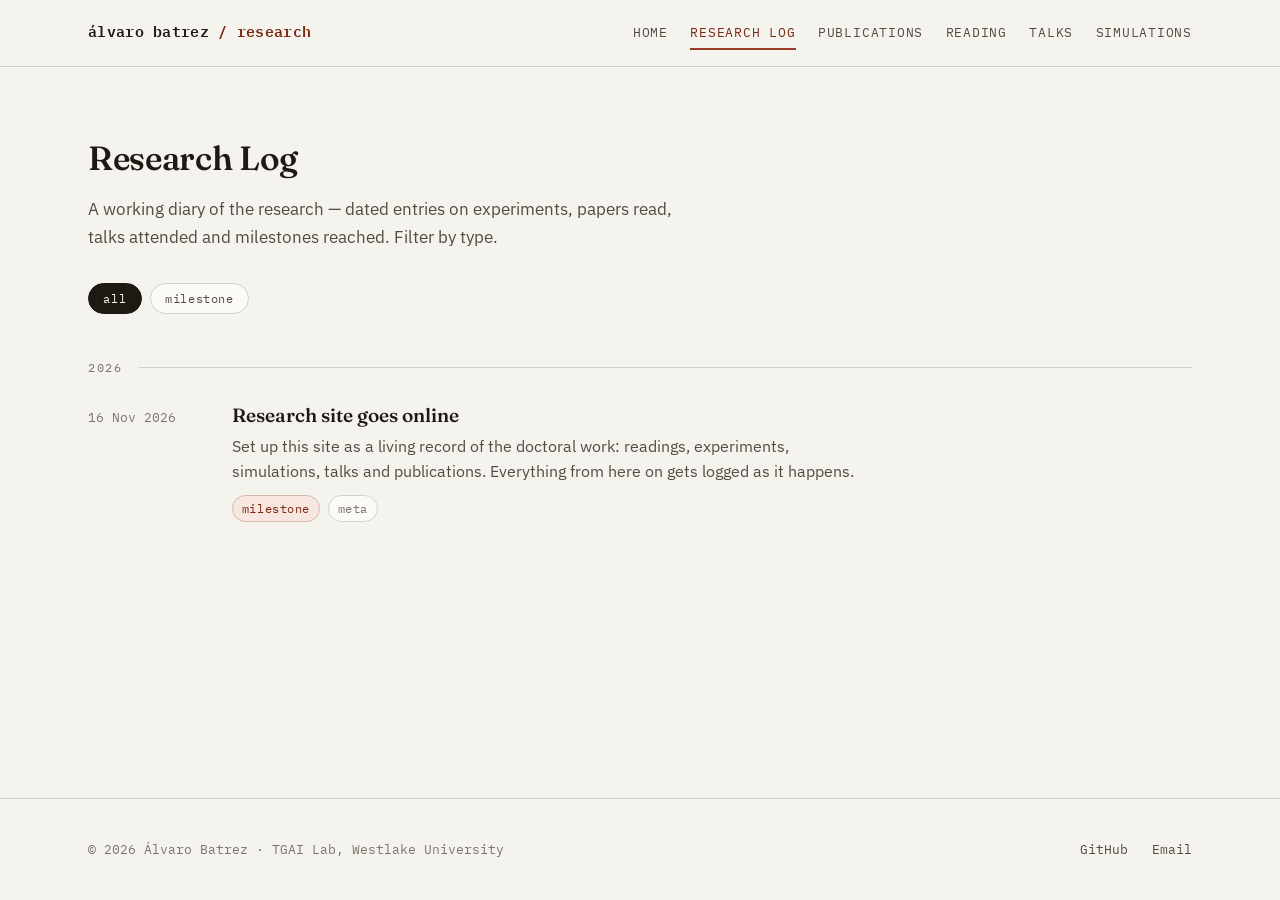
==== log.html @ 09be7c32 "Primer commit" ====
<!DOCTYPE html>
<html lang="en">
<head>
  <meta charset="UTF-8" />
  <meta name="viewport" content="width=device-width, initial-scale=1.0" />
  <title>Research Log — Álvaro Batrez</title>
  <meta name="description" content="A chronological, working record of the doctoral research: experiments, readings, talks and milestones." />
  <link rel="preconnect" href="https://fonts.googleapis.com" />
  <link rel="preconnect" href="https://fonts.gstatic.com" crossorigin />
  <link href="https://fonts.googleapis.com/css2?family=Fraunces:ital,opsz,wght@0,9..144,400..700;1,9..144,400..700&family=IBM+Plex+Mono:wght@400;600&family=IBM+Plex+Sans:ital,wght@0,400;0,600;1,400&display=swap" rel="stylesheet" />
  <link rel="stylesheet" href="assets/css/style.css" />
</head>
<body>
  <header class="site-header">
    <div class="header-inner">
      <a class="brand" href="index.html">álvaro batrez <span>/ research</span></a>
      <nav class="site-nav" aria-label="Main">
        <a href="index.html">Home</a>
        <a href="log.html" aria-current="page">Research Log</a>
        <a href="publications.html">Publications</a>
        <a href="reading.html">Reading</a>
        <a href="talks.html">Talks</a>
        <a href="simulations.html">Simulations</a>
      </nav>
    </div>
  </header>

  <main>
    <section class="section" style="padding-top:4rem">
      <div class="container">
        <div class="section-head">
          <div>
            <h2>Research Log</h2>
            <p style="color:var(--ink-soft);margin-top:0.5rem;max-width:60ch">A working diary of the research — dated entries on experiments, papers read, talks attended and milestones reached. Filter by type.</p>
          </div>
        </div>
        <div class="filter-bar" data-filter-bar role="group" aria-label="Filter entries by type"></div>
        <ul class="entry-list" data-render="log"></ul>
      </div>
    </section>
  </main>

  <footer class="site-footer">
    <div class="footer-inner">
      <p>© 2026 Álvaro Batrez · TGAI Lab, Westlake University</p>
      <div class="footer-links">
        <a href="https://github.com/alvarobatrez" target="_blank" rel="noopener">GitHub</a>
        <a href="mailto:batrez@westlake.edu.cn">Email</a>
      </div>
    </div>
  </footer>

  <script src="assets/js/content.js"></script>
  <script src="assets/js/main.js"></script>
</body>
</html>
---- assets/css/style.css ----
/* ============================================================
   Álvaro Batrez — Doctoral Research
   Design: lab-notebook aesthetic. Warm paper, ink, oxide red.
   ============================================================ */

:root {
  /* primitives */
  --paper: oklch(0.965 0.008 90);
  --paper-raised: oklch(0.985 0.005 90);
  --ink: oklch(0.22 0.015 70);
  --ink-soft: oklch(0.42 0.02 70);
  --ink-faint: oklch(0.56 0.015 70);
  --rule: oklch(0.86 0.01 85);
  --accent: oklch(0.48 0.13 35);          /* oxide red */
  --accent-ink: oklch(0.40 0.12 35);
  --accent-soft: oklch(0.94 0.02 45);
  --serif: "Fraunces", Georgia, serif;
  --sans: "IBM Plex Sans", "Helvetica Neue", Arial, sans-serif;
  --mono: "IBM Plex Mono", "SFMono-Regular", Consolas, monospace;
  --maxw: 72rem;
  --ease: cubic-bezier(0.22, 1, 0.36, 1);
}

* { box-sizing: border-box; margin: 0; padding: 0; }

html { scroll-behavior: smooth; }
@media (prefers-reduced-motion: reduce) {
  html { scroll-behavior: auto; }
  *, *::before, *::after { animation-duration: 0.01ms !important; transition-duration: 0.01ms !important; }
}

body {
  font-family: var(--sans);
  font-size: 1.0625rem;
  line-height: 1.65;
  color: var(--ink);
  background: var(--paper);
  min-height: 100dvh;
  display: flex;
  flex-direction: column;
}

::selection { background: var(--accent); color: var(--paper-raised); }

a { color: var(--accent-ink); text-decoration-thickness: 1px; text-underline-offset: 3px; transition: color 150ms var(--ease); }
a:hover { color: var(--accent); }
a:focus-visible, button:focus-visible, summary:focus-visible {
  outline: 2px solid var(--accent);
  outline-offset: 3px;
  border-radius: 2px;
}

/* ---------- header ---------- */
.site-header {
  border-bottom: 1px solid var(--rule);
  background: var(--paper);
  position: sticky;
  top: 0;
  z-index: 50;
}
.header-inner {
  max-width: var(--maxw);
  margin: 0 auto;
  padding: 1rem 1.5rem;
  display: flex;
  align-items: baseline;
  justify-content: space-between;
  gap: 1rem;
  flex-wrap: wrap;
}
.brand {
  font-family: var(--mono);
  font-size: 0.95rem;
  font-weight: 600;
  letter-spacing: 0.02em;
  color: var(--ink);
  text-decoration: none;
}
.brand span { color: var(--accent-ink); }
.site-nav { display: flex; gap: 1.4rem; flex-wrap: wrap; }
.site-nav a {
  font-family: var(--mono);
  font-size: 0.8rem;
  letter-spacing: 0.06em;
  text-transform: uppercase;
  color: var(--ink-soft);
  text-decoration: none;
  padding: 0.35rem 0;
  border-bottom: 2px solid transparent;
  transition: color 150ms var(--ease), border-color 150ms var(--ease);
}
.site-nav a:hover { color: var(--ink); border-bottom-color: var(--rule); }
.site-nav a[aria-current="page"] { color: var(--accent-ink); border-bottom-color: var(--accent); }

/* ---------- layout ---------- */
main { flex: 1; }
.container { max-width: var(--maxw); margin: 0 auto; padding: 0 1.5rem; }

/* ---------- hero ---------- */
.hero {
  padding: 5rem 0 4rem;
  border-bottom: 1px solid var(--rule);
  position: relative;
  overflow: hidden;
}
.hero-canvas {
  position: absolute;
  inset: 0;
  width: 100%;
  height: 100%;
  pointer-events: none;
  opacity: 0.55;
}
.hero-kicker {
  font-family: var(--mono);
  font-size: 0.8rem;
  letter-spacing: 0.14em;
  text-transform: uppercase;
  color: var(--accent-ink);
  margin-bottom: 1.25rem;
  position: relative;
}
.hero h1 {
  font-family: var(--serif);
  font-weight: 560;
  font-size: clamp(2.4rem, 5.5vw, 3.9rem);
  line-height: 1.08;
  letter-spacing: -0.01em;
  max-width: 18ch;
  position: relative;
}
.hero h1 em { font-style: italic; color: var(--accent-ink); }
.hero-sub {
  margin-top: 1.5rem;
  max-width: 56ch;
  font-size: 1.15rem;
  color: var(--ink-soft);
  position: relative;
}
.hero-meta {
  margin-top: 2rem;
  display: flex;
  gap: 2rem;
  flex-wrap: wrap;
  font-family: var(--mono);
  font-size: 0.82rem;
  color: var(--ink-faint);
  position: relative;
}
.hero-meta strong { color: var(--ink-soft); font-weight: 600; display: block; font-size: 0.75rem; letter-spacing: 0.1em; text-transform: uppercase; margin-bottom: 0.15rem; }

/* ---------- sections ---------- */
.section { padding: 3.5rem 0; }
.section + .section { border-top: 1px solid var(--rule); }
.section-head {
  display: flex;
  align-items: baseline;
  justify-content: space-between;
  gap: 1rem;
  margin-bottom: 2rem;
  flex-wrap: wrap;
}
.section-head h2 {
  font-family: var(--serif);
  font-weight: 560;
  font-size: clamp(1.6rem, 3vw, 2.1rem);
  letter-spacing: -0.01em;
}
.section-head .more-link {
  font-family: var(--mono);
  font-size: 0.82rem;
  text-decoration: none;
  white-space: nowrap;
}
.section-head .more-link::after { content: " →"; }
.prose { max-width: 68ch; }
.prose p + p { margin-top: 1rem; }

/* ---------- research interests ---------- */
.interests { display: grid; grid-template-columns: repeat(auto-fit, minmax(240px, 1fr)); gap: 2rem; }
.interest .idx {
  font-family: var(--mono);
  font-size: 0.78rem;
  color: var(--accent-ink);
  display: block;
  margin-bottom: 0.5rem;
}
.interest h3 {
  font-family: var(--serif);
  font-weight: 560;
  font-size: 1.25rem;
  margin-bottom: 0.5rem;
}
.interest p { color: var(--ink-soft); font-size: 0.98rem; }

/* ---------- log / entry list ---------- */
.entry-list { list-style: none; }
.entry {
  display: grid;
  grid-template-columns: 7.5rem 1fr;
  gap: 1.5rem;
  padding: 1.4rem 0;
  border-top: 1px solid var(--rule);
}
.entry:first-child { border-top: none; }
.entry-date {
  font-family: var(--mono);
  font-size: 0.82rem;
  color: var(--ink-faint);
  padding-top: 0.25rem;
  white-space: nowrap;
}
.entry-body h3 {
  font-family: var(--serif);
  font-weight: 560;
  font-size: 1.2rem;
  line-height: 1.3;
  margin-bottom: 0.35rem;
}
.entry-body h3 a { color: var(--ink); text-decoration: none; }
.entry-body h3 a:hover { color: var(--accent-ink); }
.entry-body p { color: var(--ink-soft); font-size: 0.98rem; max-width: 64ch; }
.entry-tags { margin-top: 0.6rem; display: flex; gap: 0.5rem; flex-wrap: wrap; }
.tag {
  font-family: var(--mono);
  font-size: 0.72rem;
  letter-spacing: 0.05em;
  padding: 0.18rem 0.55rem;
  border: 1px solid var(--rule);
  border-radius: 999px;
  color: var(--ink-faint);
  background: var(--paper-raised);
}
.tag[data-kind] { color: var(--accent-ink); border-color: oklch(0.8 0.04 40); background: var(--accent-soft); }

/* ---------- filter bar ---------- */
.filter-bar {
  display: flex;
  gap: 0.5rem;
  flex-wrap: wrap;
  margin-bottom: 1.5rem;
}
.filter-btn {
  font-family: var(--mono);
  font-size: 0.78rem;
  letter-spacing: 0.05em;
  padding: 0.4rem 0.9rem;
  border: 1px solid var(--rule);
  border-radius: 999px;
  background: var(--paper-raised);
  color: var(--ink-soft);
  cursor: pointer;
  transition: all 150ms var(--ease);
}
.filter-btn:hover { border-color: var(--ink-faint); color: var(--ink); }
.filter-btn[aria-pressed="true"] {
  background: var(--ink);
  border-color: var(--ink);
  color: var(--paper);
}
.empty-state {
  font-family: var(--mono);
  font-size: 0.9rem;
  color: var(--ink-faint);
  padding: 3rem 0;
  text-align: center;
}

/* ---------- year markers ---------- */
.year-marker {
  font-family: var(--mono);
  font-size: 0.78rem;
  letter-spacing: 0.14em;
  color: var(--ink-faint);
  text-transform: uppercase;
  padding: 1.2rem 0 0.2rem;
  display: flex;
  align-items: center;
  gap: 1rem;
}
.year-marker::after { content: ""; flex: 1; height: 1px; background: var(--rule); }

/* ---------- cards (simulations, talks) ---------- */
.card-grid { display: grid; grid-template-columns: repeat(auto-fill, minmax(280px, 1fr)); gap: 1.5rem; }
.card {
  border: 1px solid var(--rule);
  background: var(--paper-raised);
  padding: 1.5rem;
  border-radius: 4px;
  display: flex;
  flex-direction: column;
  gap: 0.6rem;
  transition: transform 200ms var(--ease), box-shadow 200ms var(--ease);
}
.card:hover { transform: translateY(-3px); box-shadow: 0 8px 24px -12px oklch(0.3 0.02 70 / 0.25); }
.card .card-date { font-family: var(--mono); font-size: 0.78rem; color: var(--ink-faint); }
.card h3 { font-family: var(--serif); font-weight: 560; font-size: 1.2rem; line-height: 1.3; }
.card h3 a { color: var(--ink); text-decoration: none; }
.card h3 a:hover { color: var(--accent-ink); }
.card p { color: var(--ink-soft); font-size: 0.95rem; flex: 1; }
.card .card-links { display: flex; gap: 1rem; font-family: var(--mono); font-size: 0.8rem; }

/* ---------- footer ---------- */
.site-footer {
  border-top: 1px solid var(--rule);
  margin-top: 2rem;
}
.footer-inner {
  max-width: var(--maxw);
  margin: 0 auto;
  padding: 2.5rem 1.5rem;
  display: flex;
  justify-content: space-between;
  gap: 2rem;
  flex-wrap: wrap;
}
.footer-inner p { font-family: var(--mono); font-size: 0.8rem; color: var(--ink-faint); }
.footer-links { display: flex; gap: 1.5rem; }
.footer-links a {
  font-family: var(--mono);
  font-size: 0.8rem;
  color: var(--ink-soft);
  text-decoration: none;
  transition: color 150ms var(--ease);
}
.footer-links a:hover { color: var(--accent-ink); }

/* ---------- reveal on scroll (progressive enhancement: visible by default) ---------- */
.reveal.js-armed { opacity: 0; transform: translateY(14px); transition: opacity 500ms var(--ease), transform 500ms var(--ease); }
.reveal.js-armed.is-visible { opacity: 1; transform: none; }
@media (prefers-reduced-motion: reduce) { .reveal.js-armed { opacity: 1; transform: none; } }

/* ---------- responsive ---------- */
@media (max-width: 640px) {
  body { font-size: 1rem; }
  .hero { padding: 3.5rem 0 3rem; }
  .entry { grid-template-columns: 1fr; gap: 0.35rem; }
  .header-inner { padding: 0.85rem 1.25rem; }
  .site-nav { gap: 1rem; }
  .container { padding: 0 1.25rem; }
}
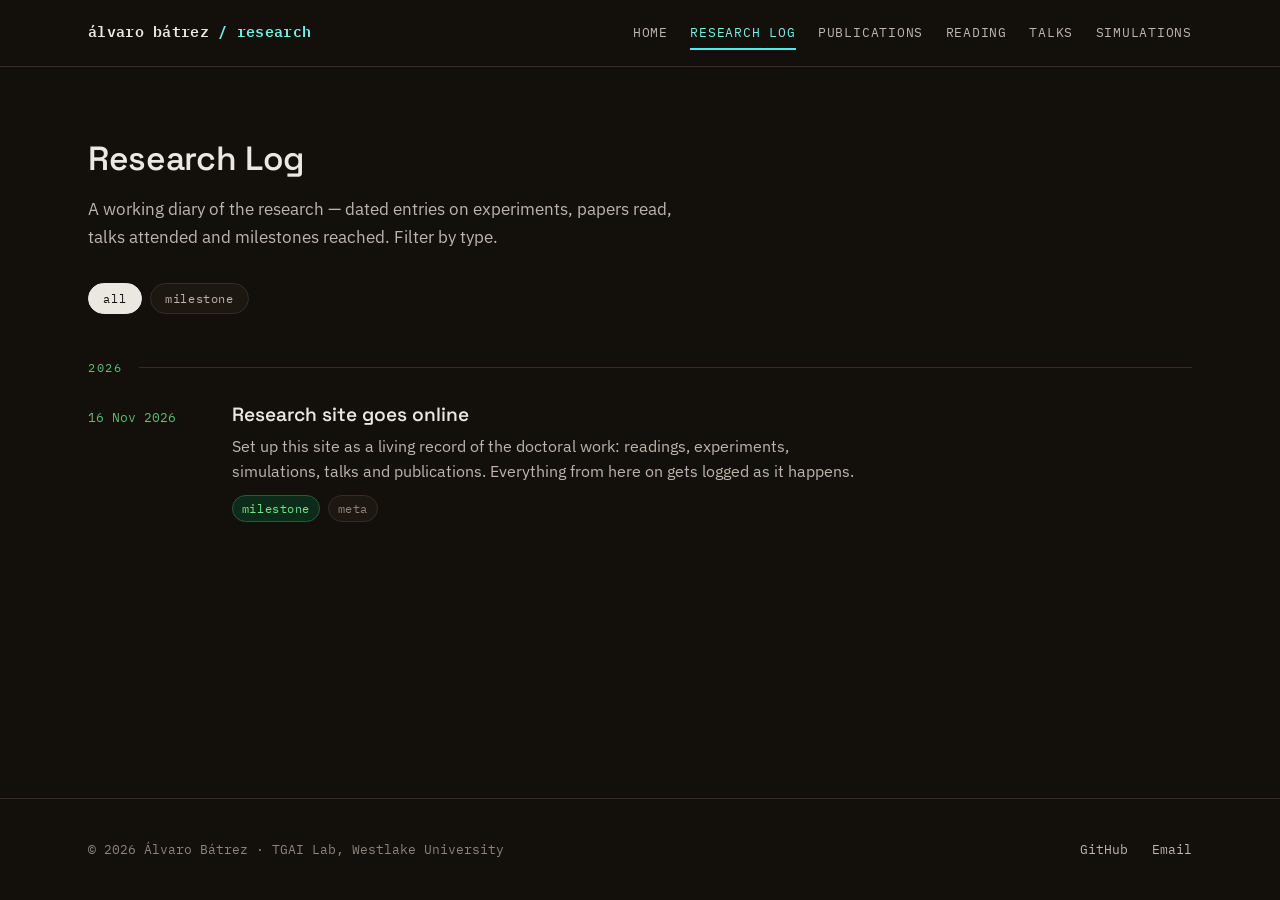
==== commit 8bd6b819: "Dark theme, cyan/green palette, personal details update" ====
--- a/log.html
+++ b/log.html
@@ -3,17 +3,17 @@
 <head>
   <meta charset="UTF-8" />
   <meta name="viewport" content="width=device-width, initial-scale=1.0" />
-  <title>Research Log — Álvaro Batrez</title>
+  <title>Research Log — Álvaro Bátrez</title>
   <meta name="description" content="A chronological, working record of the doctoral research: experiments, readings, talks and milestones." />
   <link rel="preconnect" href="https://fonts.googleapis.com" />
   <link rel="preconnect" href="https://fonts.gstatic.com" crossorigin />
-  <link href="https://fonts.googleapis.com/css2?family=Fraunces:ital,opsz,wght@0,9..144,400..700;1,9..144,400..700&family=IBM+Plex+Mono:wght@400;600&family=IBM+Plex+Sans:ital,wght@0,400;0,600;1,400&display=swap" rel="stylesheet" />
+  <link href="https://fonts.googleapis.com/css2?family=Space+Grotesk:wght@400..700&family=IBM+Plex+Mono:wght@400;600&family=IBM+Plex+Sans:ital,wght@0,400;0,600;1,400&display=swap" rel="stylesheet" />
   <link rel="stylesheet" href="assets/css/style.css" />
 </head>
 <body>
   <header class="site-header">
     <div class="header-inner">
-      <a class="brand" href="index.html">álvaro batrez <span>/ research</span></a>
+      <a class="brand" href="index.html">álvaro bátrez <span>/ research</span></a>
       <nav class="site-nav" aria-label="Main">
         <a href="index.html">Home</a>
         <a href="log.html" aria-current="page">Research Log</a>
@@ -42,10 +42,10 @@
 
   <footer class="site-footer">
     <div class="footer-inner">
-      <p>© 2026 Álvaro Batrez · TGAI Lab, Westlake University</p>
+      <p>© 2026 Álvaro Bátrez · TGAI Lab, Westlake University</p>
       <div class="footer-links">
         <a href="https://github.com/alvarobatrez" target="_blank" rel="noopener">GitHub</a>
-        <a href="mailto:batrez@westlake.edu.cn">Email</a>
+        <a href="mailto:batrezdelapazalvarooctavio@westlake.edu.cn">Email</a>
       </div>
     </div>
   </footer>
--- a/assets/css/style.css
+++ b/assets/css/style.css
@@ -1,20 +1,25 @@
 /* ============================================================
    Álvaro Batrez — Doctoral Research
-   Design: lab-notebook aesthetic. Warm paper, ink, oxide red.
+   Design: dark lab-notebook. Deep ink ground, warm off-white
+   text, copper accent. Type: Space Grotesk + IBM Plex.
    ============================================================ */
 
 :root {
+  color-scheme: dark;
   /* primitives */
-  --paper: oklch(0.965 0.008 90);
-  --paper-raised: oklch(0.985 0.005 90);
-  --ink: oklch(0.22 0.015 70);
-  --ink-soft: oklch(0.42 0.02 70);
-  --ink-faint: oklch(0.56 0.015 70);
-  --rule: oklch(0.86 0.01 85);
-  --accent: oklch(0.48 0.13 35);          /* oxide red */
-  --accent-ink: oklch(0.40 0.12 35);
-  --accent-soft: oklch(0.94 0.02 45);
-  --serif: "Fraunces", Georgia, serif;
+  --paper: oklch(0.17 0.012 70);           /* deep warm ink */
+  --paper-raised: oklch(0.21 0.014 70);
+  --ink: oklch(0.93 0.01 85);              /* warm off-white */
+  --ink-soft: oklch(0.78 0.015 80);
+  --ink-faint: oklch(0.62 0.015 75);
+  --rule: oklch(0.30 0.015 70);
+  --accent: oklch(0.86 0.13 195);          /* electric cyan */
+  --accent-ink: oklch(0.88 0.11 190);
+  --accent-soft: oklch(0.27 0.045 205);
+  --green: oklch(0.84 0.17 150);           /* terminal green */
+  --green-dim: oklch(0.72 0.13 150);
+  --green-soft: oklch(0.26 0.05 155);
+  --serif: "Space Grotesk", "IBM Plex Sans", sans-serif;
   --sans: "IBM Plex Sans", "Helvetica Neue", Arial, sans-serif;
   --mono: "IBM Plex Mono", "SFMono-Regular", Consolas, monospace;
   --maxw: 72rem;
@@ -129,7 +134,7 @@
   max-width: 18ch;
   position: relative;
 }
-.hero h1 em { font-style: italic; color: var(--accent-ink); }
+.hero h1 em { font-style: normal; color: var(--accent-ink); }
 .hero-sub {
   margin-top: 1.5rem;
   max-width: 56ch;
@@ -147,6 +152,7 @@
   color: var(--ink-faint);
   position: relative;
 }
+.hero-meta { overflow-wrap: anywhere; }
 .hero-meta strong { color: var(--ink-soft); font-weight: 600; display: block; font-size: 0.75rem; letter-spacing: 0.1em; text-transform: uppercase; margin-bottom: 0.15rem; }
 
 /* ---------- sections ---------- */
@@ -181,7 +187,7 @@
 .interest .idx {
   font-family: var(--mono);
   font-size: 0.78rem;
-  color: var(--accent-ink);
+  color: var(--green-dim);
   display: block;
   margin-bottom: 0.5rem;
 }
@@ -206,7 +212,7 @@
 .entry-date {
   font-family: var(--mono);
   font-size: 0.82rem;
-  color: var(--ink-faint);
+  color: var(--green-dim);
   padding-top: 0.25rem;
   white-space: nowrap;
 }
@@ -231,7 +237,7 @@
   color: var(--ink-faint);
   background: var(--paper-raised);
 }
-.tag[data-kind] { color: var(--accent-ink); border-color: oklch(0.8 0.04 40); background: var(--accent-soft); }
+.tag[data-kind] { color: var(--green); border-color: oklch(0.42 0.06 155); background: var(--green-soft); }
 
 /* ---------- filter bar ---------- */
 .filter-bar {
@@ -271,7 +277,7 @@
   font-family: var(--mono);
   font-size: 0.78rem;
   letter-spacing: 0.14em;
-  color: var(--ink-faint);
+  color: var(--green-dim);
   text-transform: uppercase;
   padding: 1.2rem 0 0.2rem;
   display: flex;
@@ -292,8 +298,8 @@
   gap: 0.6rem;
   transition: transform 200ms var(--ease), box-shadow 200ms var(--ease);
 }
-.card:hover { transform: translateY(-3px); box-shadow: 0 8px 24px -12px oklch(0.3 0.02 70 / 0.25); }
-.card .card-date { font-family: var(--mono); font-size: 0.78rem; color: var(--ink-faint); }
+.card:hover { transform: translateY(-3px); box-shadow: 0 8px 24px -12px oklch(0.08 0.01 70 / 0.7); }
+.card .card-date { font-family: var(--mono); font-size: 0.78rem; color: var(--green-dim); }
 .card h3 { font-family: var(--serif); font-weight: 560; font-size: 1.2rem; line-height: 1.3; }
 .card h3 a { color: var(--ink); text-decoration: none; }
 .card h3 a:hover { color: var(--accent-ink); }
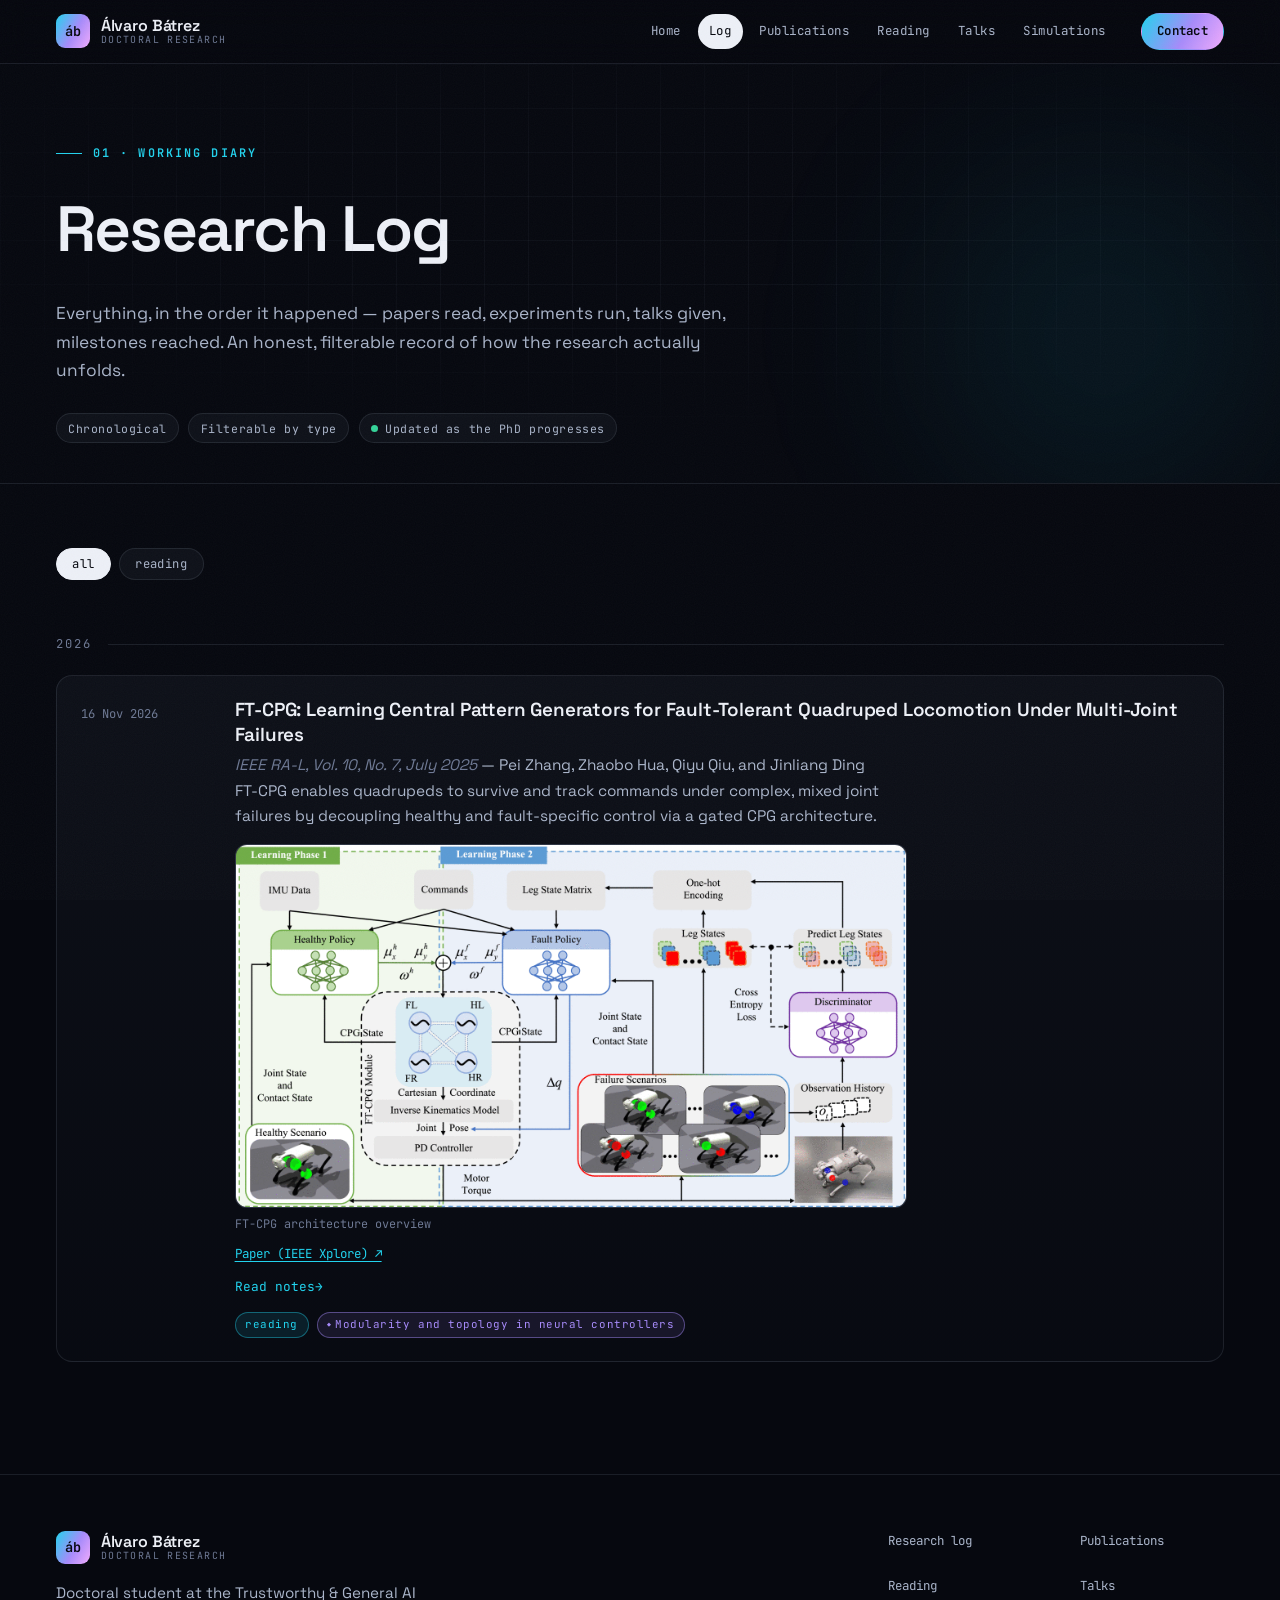
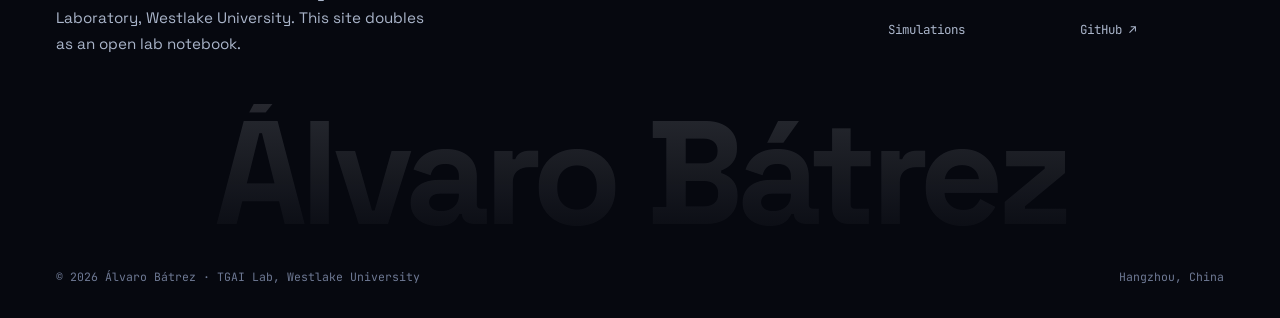
==== commit 918e5ef4: "Nueva versión." ====
--- a/log.html
+++ b/log.html
@@ -5,48 +5,80 @@
   <meta name="viewport" content="width=device-width, initial-scale=1.0" />
   <title>Research Log — Álvaro Bátrez</title>
   <meta name="description" content="A chronological, working record of the doctoral research: experiments, readings, talks and milestones." />
+  <link rel="icon" href="data:image/svg+xml,%3Csvg xmlns='http://www.w3.org/2000/svg' viewBox='0 0 64 64'%3E%3Cdefs%3E%3ClinearGradient id='g' x1='0' y1='0' x2='1' y2='1'%3E%3Cstop offset='0' stop-color='%2322d3ee'/%3E%3Cstop offset='1' stop-color='%23a78bfa'/%3E%3C/linearGradient%3E%3C/defs%3E%3Crect width='64' height='64' rx='14' fill='%2306080f'/%3E%3Crect width='64' height='64' rx='14' fill='url(%23g)' opacity='.2'/%3E%3Ctext x='32' y='43' font-family='monospace' font-size='26' font-weight='700' fill='url(%23g)' text-anchor='middle'%3E%C3%A1b%3C/text%3E%3C/svg%3E" />
   <link rel="preconnect" href="https://fonts.googleapis.com" />
   <link rel="preconnect" href="https://fonts.gstatic.com" crossorigin />
-  <link href="https://fonts.googleapis.com/css2?family=Space+Grotesk:wght@400..700&family=IBM+Plex+Mono:wght@400;600&family=IBM+Plex+Sans:ital,wght@0,400;0,600;1,400&display=swap" rel="stylesheet" />
+  <link href="https://fonts.googleapis.com/css2?family=Space+Grotesk:wght@400..700&family=Instrument+Serif:ital@0;1&family=JetBrains+Mono:wght@400;600&display=swap" rel="stylesheet" />
   <link rel="stylesheet" href="assets/css/style.css" />
 </head>
 <body>
-  <header class="site-header">
-    <div class="header-inner">
-      <a class="brand" href="index.html">álvaro bátrez <span>/ research</span></a>
-      <nav class="site-nav" aria-label="Main">
+  <div class="progress" data-progress aria-hidden="true"></div>
+
+  <header class="nav">
+    <div class="nav-inner">
+      <a class="brand" href="index.html">
+        <span class="brand-mark">áb</span>
+        <span class="brand-text">Álvaro Bátrez<small>doctoral research</small></span>
+      </a>
+      <nav class="nav-links" aria-label="Main">
         <a href="index.html">Home</a>
-        <a href="log.html" aria-current="page">Research Log</a>
+        <a href="log.html" aria-current="page">Log</a>
         <a href="publications.html">Publications</a>
         <a href="reading.html">Reading</a>
         <a href="talks.html">Talks</a>
         <a href="simulations.html">Simulations</a>
       </nav>
+      <a class="btn btn-primary btn-sm nav-cta" href="mailto:batrezdelapazalvarooctavio@westlake.edu.cn">Contact</a>
     </div>
   </header>
 
   <main>
-    <section class="section" style="padding-top:4rem">
+    <section class="page-hero h-cyan">
+      <div class="hero-bg" aria-hidden="true"><div class="aurora a2" style="background: radial-gradient(circle, color-mix(in srgb, var(--tile-accent) 18%, transparent), transparent 65%)"></div><div class="hero-grid"></div></div>
       <div class="container">
-        <div class="section-head">
-          <div>
-            <h2>Research Log</h2>
-            <p style="color:var(--ink-soft);margin-top:0.5rem;max-width:60ch">A working diary of the research — dated entries on experiments, papers read, talks attended and milestones reached. Filter by type.</p>
-          </div>
+        <p class="kicker">01 · Working diary</p>
+        <h1>Research Log</h1>
+        <p class="lede">Everything, in the order it happened — papers read, experiments run, talks given, milestones reached. An honest, filterable record of how the research actually unfolds.</p>
+        <div class="page-meta">
+          <span class="chip">Chronological</span>
+          <span class="chip">Filterable by type</span>
+          <span class="chip"><span class="dot"></span>Updated as the PhD progresses</span>
         </div>
+      </div>
+    </section>
+
+    <section class="section">
+      <div class="container">
         <div class="filter-bar" data-filter-bar role="group" aria-label="Filter entries by type"></div>
         <ul class="entry-list" data-render="log"></ul>
       </div>
     </section>
   </main>
 
-  <footer class="site-footer">
+  <footer class="footer">
     <div class="footer-inner">
-      <p>© 2026 Álvaro Bátrez · TGAI Lab, Westlake University</p>
-      <div class="footer-links">
-        <a href="https://github.com/alvarobatrez" target="_blank" rel="noopener">GitHub</a>
-        <a href="mailto:batrezdelapazalvarooctavio@westlake.edu.cn">Email</a>
+      <div class="footer-cols">
+        <div class="footer-brand">
+          <a class="brand" href="index.html">
+            <span class="brand-mark">áb</span>
+            <span class="brand-text">Álvaro Bátrez<small>doctoral research</small></span>
+          </a>
+          <p>Doctoral student at the Trustworthy &amp; General AI Laboratory, Westlake University. This site doubles as an open lab notebook.</p>
+        </div>
+        <nav class="footer-nav" aria-label="Footer">
+          <a href="log.html">Research log</a>
+          <a href="publications.html">Publications</a>
+          <a href="reading.html">Reading</a>
+          <a href="talks.html">Talks</a>
+          <a href="simulations.html">Simulations</a>
+          <a href="https://github.com/alvarobatrez" target="_blank" rel="noopener">GitHub ↗</a>
+        </nav>
       </div>
+      <div class="wordmark" aria-hidden="true">Álvaro Bátrez</div>
+      <p class="footer-legal">
+        <span>© 2026 Álvaro Bátrez · TGAI Lab, Westlake University</span>
+        <span>Hangzhou, China</span>
+      </p>
     </div>
   </footer>
 
--- a/assets/css/style.css
+++ b/assets/css/style.css
@@ -1,112 +1,337 @@
 /* ============================================================
-   Álvaro Batrez — Doctoral Research
-   Design: dark lab-notebook. Deep ink ground, warm off-white
-   text, copper accent. Type: Space Grotesk + IBM Plex.
+   Álvaro Bátrez — Doctoral Research
+   Design: “Aurora Board” — deep-space glass, animated aurora,
+   particle field, bento mosaic. Type: Space Grotesk +
+   Instrument Serif + JetBrains Mono.
    ============================================================ */
 
 :root {
   color-scheme: dark;
-  /* primitives */
-  --paper: oklch(0.17 0.012 70);           /* deep warm ink */
-  --paper-raised: oklch(0.21 0.014 70);
-  --ink: oklch(0.93 0.01 85);              /* warm off-white */
-  --ink-soft: oklch(0.78 0.015 80);
-  --ink-faint: oklch(0.62 0.015 75);
-  --rule: oklch(0.30 0.015 70);
-  --accent: oklch(0.86 0.13 195);          /* electric cyan */
-  --accent-ink: oklch(0.88 0.11 190);
-  --accent-soft: oklch(0.27 0.045 205);
-  --green: oklch(0.84 0.17 150);           /* terminal green */
-  --green-dim: oklch(0.72 0.13 150);
-  --green-soft: oklch(0.26 0.05 155);
-  --serif: "Space Grotesk", "IBM Plex Sans", sans-serif;
-  --sans: "IBM Plex Sans", "Helvetica Neue", Arial, sans-serif;
-  --mono: "IBM Plex Mono", "SFMono-Regular", Consolas, monospace;
-  --maxw: 72rem;
+  --bg: #06080f;
+  --bg-2: #0a0e1a;
+  --surface: rgba(148, 163, 184, 0.06);
+  --surface-2: rgba(148, 163, 184, 0.10);
+  --border: rgba(148, 163, 184, 0.14);
+  --border-2: rgba(148, 163, 184, 0.26);
+  --text: #edf0f7;
+  --text-2: #aab5ca;
+  --text-3: #6e7994;
+  --cyan: #22d3ee;
+  --violet: #a78bfa;
+  --emerald: #34d399;
+  --amber: #fbbf24;
+  --pink: #f0abfc;
+  --grad: linear-gradient(120deg, var(--cyan), var(--violet) 55%, var(--pink));
+  --font-display: "Space Grotesk", "Segoe UI", system-ui, sans-serif;
+  --font-serif: "Instrument Serif", Georgia, serif;
+  --font-mono: "JetBrains Mono", "SFMono-Regular", Consolas, monospace;
+  --maxw: 76rem;
   --ease: cubic-bezier(0.22, 1, 0.36, 1);
+  --radius: 20px;
 }
 
 * { box-sizing: border-box; margin: 0; padding: 0; }
 
-html { scroll-behavior: smooth; }
+html {
+  scroll-behavior: smooth;
+  scrollbar-color: #2a3247 var(--bg);
+}
+
 @media (prefers-reduced-motion: reduce) {
   html { scroll-behavior: auto; }
-  *, *::before, *::after { animation-duration: 0.01ms !important; transition-duration: 0.01ms !important; }
+  *, *::before, *::after {
+    animation-duration: 0.01ms !important;
+    animation-iteration-count: 1 !important;
+    transition-duration: 0.01ms !important;
+  }
 }
 
 body {
-  font-family: var(--sans);
+  font-family: var(--font-display);
   font-size: 1.0625rem;
   line-height: 1.65;
-  color: var(--ink);
-  background: var(--paper);
+  color: var(--text);
+  background: var(--bg);
   min-height: 100dvh;
   display: flex;
   flex-direction: column;
-}
-
-::selection { background: var(--accent); color: var(--paper-raised); }
-
-a { color: var(--accent-ink); text-decoration-thickness: 1px; text-underline-offset: 3px; transition: color 150ms var(--ease); }
-a:hover { color: var(--accent); }
+  overflow-x: hidden;
+}
+
+/* film grain */
+body::after {
+  content: "";
+  position: fixed;
+  inset: 0;
+  z-index: 999;
+  pointer-events: none;
+  opacity: 0.035;
+  background-image: url("data:image/svg+xml,%3Csvg xmlns='http://www.w3.org/2000/svg' width='160' height='160'%3E%3Cfilter id='n'%3E%3CfeTurbulence type='fractalNoise' baseFrequency='0.9' numOctaves='2'/%3E%3C/filter%3E%3Crect width='160' height='160' filter='url(%23n)'/%3E%3C/svg%3E");
+}
+
+::selection { background: var(--cyan); color: var(--bg); }
+
+a {
+  color: var(--cyan);
+  text-decoration-thickness: 1px;
+  text-underline-offset: 3px;
+  transition: color 160ms var(--ease);
+}
+a:hover { color: var(--text); }
 a:focus-visible, button:focus-visible, summary:focus-visible {
-  outline: 2px solid var(--accent);
+  outline: 2px solid var(--cyan);
   outline-offset: 3px;
-  border-radius: 2px;
-}
-
-/* ---------- header ---------- */
-.site-header {
-  border-bottom: 1px solid var(--rule);
-  background: var(--paper);
+  border-radius: 4px;
+}
+
+h1, h2, h3, h4 { font-weight: 600; letter-spacing: -0.01em; }
+
+/* ---------- scroll progress ---------- */
+.progress {
+  position: fixed;
+  top: 0; left: 0; right: 0;
+  height: 2px;
+  z-index: 120;
+  background: var(--grad);
+  transform-origin: 0 50%;
+  transform: scaleX(0);
+  pointer-events: none;
+}
+
+/* ---------- nav ---------- */
+.nav {
   position: sticky;
   top: 0;
-  z-index: 50;
-}
-.header-inner {
+  z-index: 100;
+  border-bottom: 1px solid var(--border);
+  background: rgba(6, 8, 15, 0.72);
+  backdrop-filter: blur(14px);
+  -webkit-backdrop-filter: blur(14px);
+}
+.nav-inner {
   max-width: var(--maxw);
   margin: 0 auto;
-  padding: 1rem 1.5rem;
-  display: flex;
-  align-items: baseline;
-  justify-content: space-between;
-  gap: 1rem;
-  flex-wrap: wrap;
+  padding: 0.8rem 1.5rem;
+  display: flex;
+  align-items: center;
+  gap: 1.5rem;
 }
 .brand {
-  font-family: var(--mono);
-  font-size: 0.95rem;
+  display: inline-flex;
+  align-items: center;
+  gap: 0.7rem;
+  text-decoration: none;
+  color: var(--text);
+  flex-shrink: 0;
+}
+.brand-mark {
+  width: 2.1rem;
+  height: 2.1rem;
+  border-radius: 9px;
+  display: grid;
+  place-items: center;
+  font-family: var(--font-mono);
+  font-size: 0.85rem;
+  font-weight: 600;
+  color: var(--bg);
+  background: var(--grad);
+}
+.brand-text {
+  font-weight: 600;
+  font-size: 1rem;
+  letter-spacing: -0.01em;
+  line-height: 1.1;
+}
+.brand-text small {
+  display: block;
+  font-family: var(--font-mono);
+  font-weight: 400;
+  font-size: 0.62rem;
+  letter-spacing: 0.14em;
+  text-transform: uppercase;
+  color: var(--text-3);
+}
+.nav-links {
+  display: flex;
+  gap: 0.35rem;
+  margin-left: auto;
+  overflow-x: auto;
+  scrollbar-width: none;
+}
+.nav-links::-webkit-scrollbar { display: none; }
+.nav-links a {
+  font-family: var(--font-mono);
+  font-size: 0.78rem;
+  letter-spacing: 0.04em;
+  color: var(--text-2);
+  text-decoration: none;
+  padding: 0.45rem 0.7rem;
+  border-radius: 999px;
+  white-space: nowrap;
+  transition: color 160ms var(--ease), background 160ms var(--ease);
+}
+.nav-links a:hover { color: var(--text); background: var(--surface); }
+.nav-links a[aria-current="page"] { color: var(--bg); background: var(--text); }
+.nav-cta { flex-shrink: 0; }
+
+/* ---------- buttons & chips ---------- */
+.btn {
+  display: inline-flex;
+  align-items: center;
+  gap: 0.5rem;
+  font-family: var(--font-mono);
+  font-size: 0.85rem;
   font-weight: 600;
   letter-spacing: 0.02em;
-  color: var(--ink);
+  padding: 0.7rem 1.25rem;
+  border-radius: 999px;
   text-decoration: none;
-}
-.brand span { color: var(--accent-ink); }
-.site-nav { display: flex; gap: 1.4rem; flex-wrap: wrap; }
-.site-nav a {
-  font-family: var(--mono);
-  font-size: 0.8rem;
-  letter-spacing: 0.06em;
-  text-transform: uppercase;
-  color: var(--ink-soft);
-  text-decoration: none;
-  padding: 0.35rem 0;
-  border-bottom: 2px solid transparent;
-  transition: color 150ms var(--ease), border-color 150ms var(--ease);
-}
-.site-nav a:hover { color: var(--ink); border-bottom-color: var(--rule); }
-.site-nav a[aria-current="page"] { color: var(--accent-ink); border-bottom-color: var(--accent); }
+  border: 1px solid transparent;
+  cursor: pointer;
+  transition: transform 200ms var(--ease), box-shadow 200ms var(--ease),
+    border-color 200ms var(--ease), color 200ms var(--ease), background 200ms var(--ease);
+}
+.btn-primary {
+  background: var(--grad);
+  color: #05070d;
+}
+.btn-primary:hover {
+  color: #05070d;
+  transform: translateY(-2px);
+  box-shadow: 0 10px 30px -10px rgba(34, 211, 238, 0.45);
+}
+.btn-ghost {
+  border-color: var(--border-2);
+  color: var(--text);
+  background: var(--surface);
+}
+.btn-ghost:hover { border-color: var(--cyan); color: var(--cyan); transform: translateY(-2px); }
+.btn-sm { padding: 0.45rem 0.95rem; font-size: 0.78rem; }
+
+.chip {
+  display: inline-flex;
+  align-items: center;
+  gap: 0.45rem;
+  font-family: var(--font-mono);
+  font-size: 0.72rem;
+  letter-spacing: 0.05em;
+  padding: 0.28rem 0.7rem;
+  border-radius: 999px;
+  border: 1px solid var(--border);
+  background: var(--surface);
+  color: var(--text-2);
+}
+.chip .dot {
+  width: 7px;
+  height: 7px;
+  border-radius: 50%;
+  background: var(--emerald);
+  animation: pulse 2.4s ease-in-out infinite;
+}
+@keyframes pulse {
+  0%, 100% { box-shadow: 0 0 0 0 rgba(52, 211, 153, 0.5); }
+  50% { box-shadow: 0 0 0 6px rgba(52, 211, 153, 0); }
+}
 
 /* ---------- layout ---------- */
 main { flex: 1; }
 .container { max-width: var(--maxw); margin: 0 auto; padding: 0 1.5rem; }
+.section { padding: 4rem 0; }
+
+.kicker {
+  font-family: var(--font-mono);
+  font-size: 0.74rem;
+  font-weight: 600;
+  letter-spacing: 0.18em;
+  text-transform: uppercase;
+  color: var(--cyan);
+  display: flex;
+  align-items: center;
+  gap: 0.7rem;
+}
+.kicker::before {
+  content: "";
+  width: 1.6rem;
+  height: 1px;
+  background: currentColor;
+  display: inline-block;
+}
+
+.section-head {
+  display: flex;
+  align-items: flex-end;
+  justify-content: space-between;
+  gap: 1.5rem;
+  margin-bottom: 2.2rem;
+  flex-wrap: wrap;
+}
+.section-head h2 {
+  font-size: clamp(1.7rem, 3.4vw, 2.4rem);
+  letter-spacing: -0.02em;
+  margin-top: 0.6rem;
+}
+.section-head .side-note {
+  font-family: var(--font-mono);
+  font-size: 0.78rem;
+  color: var(--text-3);
+  letter-spacing: 0.04em;
+}
+.more-link {
+  font-family: var(--font-mono);
+  font-size: 0.8rem;
+  text-decoration: none;
+  white-space: nowrap;
+}
+.more-link::after { content: " →"; transition: margin 200ms var(--ease); display: inline-block; }
+.more-link:hover::after { margin-left: 3px; }
 
 /* ---------- hero ---------- */
 .hero {
-  padding: 5rem 0 4rem;
-  border-bottom: 1px solid var(--rule);
   position: relative;
+  min-height: 92svh;
+  display: flex;
+  align-items: center;
   overflow: hidden;
+  border-bottom: 1px solid var(--border);
+}
+.hero-bg { position: absolute; inset: 0; pointer-events: none; }
+.aurora {
+  position: absolute;
+  border-radius: 50%;
+  filter: blur(90px);
+  will-change: transform;
+}
+.aurora.a1 {
+  width: 42rem; height: 42rem;
+  top: -18%; left: -12%;
+  background: radial-gradient(circle, rgba(34, 211, 238, 0.34), transparent 65%);
+  animation: drift1 26s ease-in-out infinite alternate;
+}
+.aurora.a2 {
+  width: 38rem; height: 38rem;
+  top: -8%; right: -10%;
+  background: radial-gradient(circle, rgba(167, 139, 250, 0.32), transparent 65%);
+  animation: drift2 32s ease-in-out infinite alternate;
+}
+.aurora.a3 {
+  width: 34rem; height: 34rem;
+  bottom: -30%; left: 32%;
+  background: radial-gradient(circle, rgba(52, 211, 153, 0.16), transparent 65%);
+  animation: drift3 38s ease-in-out infinite alternate;
+}
+@keyframes drift1 { to { transform: translate(9rem, 6rem) scale(1.15); } }
+@keyframes drift2 { to { transform: translate(-7rem, 8rem) scale(0.9); } }
+@keyframes drift3 { to { transform: translate(6rem, -6rem) scale(1.2); } }
+
+.hero-grid {
+  position: absolute;
+  inset: 0;
+  background-image:
+    linear-gradient(rgba(148, 163, 184, 0.05) 1px, transparent 1px),
+    linear-gradient(90deg, rgba(148, 163, 184, 0.05) 1px, transparent 1px);
+  background-size: 44px 44px;
+  -webkit-mask-image: radial-gradient(ellipse 90% 70% at 50% 38%, #000 25%, transparent 78%);
+  mask-image: radial-gradient(ellipse 90% 70% at 50% 38%, #000 25%, transparent 78%);
 }
 .hero-canvas {
   position: absolute;
@@ -114,234 +339,762 @@
   width: 100%;
   height: 100%;
   pointer-events: none;
-  opacity: 0.55;
-}
-.hero-kicker {
-  font-family: var(--mono);
-  font-size: 0.8rem;
-  letter-spacing: 0.14em;
-  text-transform: uppercase;
-  color: var(--accent-ink);
-  margin-bottom: 1.25rem;
-  position: relative;
-}
+  opacity: 0.7;
+}
+.hero::after {
+  content: "";
+  position: absolute;
+  left: 0; right: 0; bottom: 0;
+  height: 9rem;
+  background: linear-gradient(transparent, var(--bg));
+  pointer-events: none;
+}
+.hero-inner { position: relative; padding: 7rem 0 6rem; }
 .hero h1 {
-  font-family: var(--serif);
-  font-weight: 560;
-  font-size: clamp(2.4rem, 5.5vw, 3.9rem);
-  line-height: 1.08;
-  letter-spacing: -0.01em;
-  max-width: 18ch;
-  position: relative;
-}
-.hero h1 em { font-style: normal; color: var(--accent-ink); }
+  font-size: clamp(1.9rem, 3.9vw, 3.3rem);
+  line-height: 1.14;
+  letter-spacing: -0.02em;
+  font-weight: 600;
+  margin-top: 1.2rem;
+  max-width: 34ch;
+}
 .hero-sub {
-  margin-top: 1.5rem;
-  max-width: 56ch;
-  font-size: 1.15rem;
-  color: var(--ink-soft);
-  position: relative;
+  margin-top: 1.6rem;
+  max-width: 58ch;
+  font-size: 1.12rem;
+  color: var(--text-2);
+}
+.hero-sub strong { color: var(--text); font-weight: 600; }
+.hero-sub .prof-name {
+  color: var(--cyan);
+  background: color-mix(in srgb, var(--cyan) 12%, transparent);
+  border: 1px solid color-mix(in srgb, var(--cyan) 35%, transparent);
+  border-radius: 8px;
+  padding: 0.08em 0.5em;
+  margin-left: 0.15em;
+  white-space: nowrap;
 }
 .hero-meta {
   margin-top: 2rem;
   display: flex;
-  gap: 2rem;
+  gap: 0.6rem;
   flex-wrap: wrap;
-  font-family: var(--mono);
-  font-size: 0.82rem;
-  color: var(--ink-faint);
+}
+.hero-actions {
+  margin-top: 2.4rem;
+  display: flex;
+  gap: 0.9rem;
+  flex-wrap: wrap;
+}
+.scroll-cue {
+  position: absolute;
+  bottom: 1.8rem;
+  left: 50%;
+  transform: translateX(-50%);
+  display: flex;
+  flex-direction: column;
+  align-items: center;
+  gap: 0.6rem;
+  font-family: var(--font-mono);
+  font-size: 0.66rem;
+  letter-spacing: 0.3em;
+  text-transform: uppercase;
+  color: var(--text-3);
+}
+.scroll-cue::after {
+  content: "";
+  width: 1px;
+  height: 3rem;
+  background: linear-gradient(var(--cyan), transparent);
+  animation: cue 2.2s var(--ease) infinite;
+}
+@keyframes cue {
+  0% { transform: scaleY(0); transform-origin: top; }
+  45% { transform: scaleY(1); transform-origin: top; }
+  55% { transform: scaleY(1); transform-origin: bottom; }
+  100% { transform: scaleY(0); transform-origin: bottom; }
+}
+
+/* ---------- bento mosaic ---------- */
+.bento {
+  display: grid;
+  gap: 1rem;
+  grid-template-columns: repeat(12, 1fr);
+  grid-template-areas:
+    "f f f f f f f f s s s s"
+    "f f f f f f f f a a a a"
+    "i1 i1 i1 i1 i2 i2 i2 i2 i3 i3 i3 i3"
+    "r r r r r r r e e e e e";
+}
+.tile-focus { grid-area: f; }
+.tile-stats { grid-area: s; }
+.tile-activity { grid-area: a; }
+.tile-i1 { grid-area: i1; }
+.tile-i2 { grid-area: i2; }
+.tile-i3 { grid-area: i3; }
+.tile-reading { grid-area: r; }
+.tile-explore { grid-area: e; }
+
+.tile {
   position: relative;
-}
-.hero-meta { overflow-wrap: anywhere; }
-.hero-meta strong { color: var(--ink-soft); font-weight: 600; display: block; font-size: 0.75rem; letter-spacing: 0.1em; text-transform: uppercase; margin-bottom: 0.15rem; }
-
-/* ---------- sections ---------- */
-.section { padding: 3.5rem 0; }
-.section + .section { border-top: 1px solid var(--rule); }
-.section-head {
-  display: flex;
-  align-items: baseline;
+  border: 1px solid var(--border);
+  border-radius: var(--radius);
+  background: linear-gradient(180deg, rgba(148, 163, 184, 0.07), rgba(148, 163, 184, 0.028));
+  padding: 1.5rem;
+  overflow: hidden;
+  min-width: 0;
+  display: flex;
+  flex-direction: column;
+  gap: 0.9rem;
+  transition: transform 350ms var(--ease), border-color 350ms var(--ease),
+    box-shadow 350ms var(--ease);
+}
+.tile:hover {
+  transform: translateY(-3px);
+  border-color: var(--border-2);
+  box-shadow: 0 24px 60px -34px rgba(0, 0, 0, 0.9);
+}
+.tile::before {
+  /* cursor spotlight */
+  content: "";
+  position: absolute;
+  inset: 0;
+  background: radial-gradient(520px circle at var(--mx, 50%) var(--my, 50%),
+    rgba(255, 255, 255, 0.055), transparent 42%);
+  opacity: 0;
+  transition: opacity 350ms var(--ease);
+  pointer-events: none;
+  z-index: 0;
+}
+.tile:hover::before { opacity: 1; }
+.tile::after {
+  /* gradient hairline */
+  content: "";
+  position: absolute;
+  top: 0; left: 10%; right: 10%;
+  height: 1px;
+  background: linear-gradient(90deg, transparent, rgba(255, 255, 255, 0.22), transparent);
+  pointer-events: none;
+}
+.tile > * { position: relative; z-index: 1; }
+
+.tile-glow {
+  position: absolute;
+  width: 26rem;
+  height: 26rem;
+  border-radius: 50%;
+  top: -14rem; right: -10rem;
+  background: radial-gradient(circle, var(--tile-accent, rgba(34, 211, 238, 0.16)), transparent 65%);
+  pointer-events: none;
+  z-index: 0 !important;
+}
+
+.tile-head {
+  display: flex;
+  align-items: center;
   justify-content: space-between;
   gap: 1rem;
-  margin-bottom: 2rem;
   flex-wrap: wrap;
 }
-.section-head h2 {
-  font-family: var(--serif);
-  font-weight: 560;
-  font-size: clamp(1.6rem, 3vw, 2.1rem);
+.tile-label {
+  font-family: var(--font-mono);
+  font-size: 0.68rem;
+  font-weight: 600;
+  letter-spacing: 0.18em;
+  text-transform: uppercase;
+  color: var(--tile-accent, var(--cyan));
+}
+
+/* focus tile */
+.focus-text {
+  font-size: clamp(1.15rem, 2vw, 1.45rem);
+  line-height: 1.5;
   letter-spacing: -0.01em;
-}
-.section-head .more-link {
-  font-family: var(--mono);
-  font-size: 0.82rem;
+  color: var(--text);
+  max-width: 34ch;
+}
+.ident {
+  margin-top: auto;
+  display: grid;
+  grid-template-columns: repeat(2, minmax(0, 1fr));
+  gap: 1px;
+  background: var(--border);
+  border: 1px solid var(--border);
+  border-radius: 14px;
+  overflow: hidden;
+}
+.ident > div { background: rgba(10, 14, 26, 0.7); padding: 0.9rem 1.1rem; }
+.ident dt {
+  font-family: var(--font-mono);
+  font-size: 0.64rem;
+  letter-spacing: 0.16em;
+  text-transform: uppercase;
+  color: var(--text-3);
+  margin-bottom: 0.25rem;
+}
+.ident dd { font-size: 0.9rem; color: var(--text-2); overflow-wrap: anywhere; }
+.ident .dd-supervisor { color: var(--cyan); font-weight: 600; }
+.ident dd a { color: var(--text-2); text-decoration-color: var(--border-2); }
+.ident dd a:hover { color: var(--cyan); }
+
+/* stats tile */
+.tile-stats { display: grid; grid-template-columns: 1fr 1fr; gap: 0.6rem; padding: 1rem; }
+.stat {
+  border: 1px solid var(--border);
+  border-radius: 14px;
+  background: rgba(10, 14, 26, 0.55);
+  padding: 1rem 1.1rem;
+  display: flex;
+  flex-direction: column;
+  gap: 0.15rem;
+  min-width: 0;
+}
+.stat-n {
+  font-family: var(--font-mono);
+  font-size: 1.9rem;
+  font-weight: 600;
+  line-height: 1.1;
+  background: linear-gradient(120deg, var(--cyan), var(--violet));
+  -webkit-background-clip: text;
+  background-clip: text;
+  color: transparent;
+}
+.stat-label {
+  font-family: var(--font-mono);
+  font-size: 0.64rem;
+  letter-spacing: 0.12em;
+  text-transform: uppercase;
+  color: var(--text-3);
+}
+
+/* interest tiles */
+.tile-interest { justify-content: flex-end; min-height: 220px; }
+.tile-interest .idx {
+  font-family: var(--font-mono);
+  font-size: 0.7rem;
+  color: var(--text-3);
+  letter-spacing: 0.14em;
+}
+.tile-icon {
+  width: 2.6rem;
+  height: 2.6rem;
+  border-radius: 12px;
+  display: grid;
+  place-items: center;
+  border: 1px solid var(--border-2);
+  background: color-mix(in srgb, var(--tile-accent, var(--cyan)) 12%, transparent);
+  color: var(--tile-accent, var(--cyan));
+  margin-bottom: auto;
+}
+.tile-interest h3 { font-size: 1.2rem; letter-spacing: -0.01em; }
+.tile-interest p { color: var(--text-2); font-size: 0.94rem; }
+
+.i-cyan { --tile-accent: var(--cyan); }
+.i-violet { --tile-accent: var(--violet); }
+.i-emerald { --tile-accent: var(--emerald); }
+
+/* reading tile */
+.tile-reading-inner {
+  display: grid;
+  grid-template-columns: 1.05fr 0.95fr;
+  gap: 1.4rem;
+  align-items: center;
+  flex: 1;
+}
+.tile-reading h3 { font-size: 1.18rem; line-height: 1.35; }
+.tile-reading h3 a { color: var(--text); text-decoration: none; }
+.tile-reading h3 a:hover { color: var(--cyan); }
+.tile-reading .venue {
+  font-family: var(--font-mono);
+  font-size: 0.75rem;
+  color: var(--text-3);
+}
+.tile-reading .summary { color: var(--text-2); font-size: 0.95rem; }
+.tile-media img {
+  width: 100%;
+  display: block;
+  border-radius: 14px;
+  border: 1px solid var(--border-2);
+  background: var(--bg-2);
+}
+.tile-media figcaption {
+  font-family: var(--font-mono);
+  font-size: 0.68rem;
+  color: var(--text-3);
+  margin-top: 0.5rem;
+}
+
+/* activity tile */
+.mini-feed { list-style: none; display: flex; flex-direction: column; gap: 0.35rem; }
+.mini-entry {
+  display: grid;
+  grid-template-columns: 5.6rem 1fr;
+  gap: 0.9rem;
+  align-items: baseline;
+  padding: 0.7rem 0.8rem;
+  border-radius: 12px;
+  border: 1px solid transparent;
+  transition: background 250ms var(--ease), border-color 250ms var(--ease);
+}
+.mini-entry:hover { background: var(--surface); border-color: var(--border); }
+.mini-date {
+  font-family: var(--font-mono);
+  font-size: 0.72rem;
+  color: var(--text-3);
+  white-space: nowrap;
+}
+.mini-entry h4 {
+  font-size: 0.92rem;
+  font-weight: 600;
+  line-height: 1.35;
+  display: -webkit-box;
+  -webkit-line-clamp: 2;
+  -webkit-box-orient: vertical;
+  overflow: hidden;
+}
+.mini-entry h4 a { color: var(--text); text-decoration: none; }
+.mini-entry h4 a:hover { color: var(--cyan); }
+.mini-entry .tag { margin-left: 0.5rem; }
+.tile-foot { margin-top: auto; }
+
+/* explore tile */
+.explore-grid {
+  display: grid;
+  grid-template-columns: 1fr 1fr;
+  gap: 0.55rem;
+  flex: 1;
+}
+.explore-link {
+  display: flex;
+  flex-direction: column;
+  justify-content: space-between;
+  gap: 1.4rem;
+  border: 1px solid var(--border);
+  border-radius: 14px;
+  background: rgba(10, 14, 26, 0.55);
+  padding: 1rem 1.1rem;
   text-decoration: none;
+  transition: border-color 250ms var(--ease), background 250ms var(--ease), transform 250ms var(--ease);
+}
+.explore-link:hover {
+  border-color: var(--tile-accent, var(--border-2));
+  background: var(--surface-2);
+  transform: translateY(-2px);
+}
+.explore-link .exp-k {
+  font-family: var(--font-mono);
+  font-size: 0.64rem;
+  letter-spacing: 0.14em;
+  color: var(--text-3);
+}
+.explore-link .exp-t {
+  font-weight: 600;
+  font-size: 0.98rem;
+  color: var(--text);
+  display: flex;
+  justify-content: space-between;
+  align-items: baseline;
+  gap: 0.5rem;
+}
+.explore-link .exp-t::after { content: "↗"; color: var(--tile-accent, var(--text-3)); font-family: var(--font-mono); }
+
+/* ---------- marquee ---------- */
+.marquee {
+  border-block: 1px solid var(--border);
+  padding: 1.1rem 0;
+  overflow: hidden;
+  -webkit-mask-image: linear-gradient(90deg, transparent, #000 12%, #000 88%, transparent);
+  mask-image: linear-gradient(90deg, transparent, #000 12%, #000 88%, transparent);
+  background: rgba(10, 14, 26, 0.45);
+}
+.marquee-track {
+  display: flex;
+  gap: 3.5rem;
+  width: max-content;
+  animation: marquee 55s linear infinite;
+}
+.marquee-track span {
+  font-family: var(--font-mono);
+  font-size: 0.8rem;
+  letter-spacing: 0.22em;
+  text-transform: uppercase;
+  color: var(--text-3);
+  display: inline-flex;
+  align-items: center;
+  gap: 3.5rem;
   white-space: nowrap;
 }
-.section-head .more-link::after { content: " →"; }
-.prose { max-width: 68ch; }
-.prose p + p { margin-top: 1rem; }
-
-/* ---------- research interests ---------- */
-.interests { display: grid; grid-template-columns: repeat(auto-fit, minmax(240px, 1fr)); gap: 2rem; }
-.interest .idx {
-  font-family: var(--mono);
-  font-size: 0.78rem;
-  color: var(--green-dim);
-  display: block;
-  margin-bottom: 0.5rem;
-}
-.interest h3 {
-  font-family: var(--serif);
-  font-weight: 560;
-  font-size: 1.25rem;
-  margin-bottom: 0.5rem;
-}
-.interest p { color: var(--ink-soft); font-size: 0.98rem; }
-
-/* ---------- log / entry list ---------- */
-.entry-list { list-style: none; }
+.marquee-track span::after { content: "✦"; color: var(--cyan); font-size: 0.7rem; }
+@keyframes marquee { to { transform: translateX(-50%); } }
+.marquee:hover .marquee-track { animation-play-state: paused; }
+
+/* ---------- CTA band ---------- */
+.cta { padding: 4rem 0 5rem; }
+.cta-card {
+  border-radius: 26px;
+  padding: clamp(2.5rem, 6vw, 4.5rem);
+  text-align: center;
+  display: flex;
+  flex-direction: column;
+  align-items: center;
+  gap: 1.2rem;
+  background:
+    radial-gradient(60% 120% at 50% 0%, rgba(34, 211, 238, 0.09), transparent 60%),
+    linear-gradient(#0a0e1a, #0a0e1a) padding-box,
+    linear-gradient(120deg, rgba(34, 211, 238, 0.45), rgba(167, 139, 250, 0.45)) border-box;
+  border: 1px solid transparent;
+}
+.cta-card h2 { font-size: clamp(1.7rem, 4vw, 2.7rem); letter-spacing: -0.02em; }
+.cta-card p { color: var(--text-2); max-width: 52ch; }
+.cta-card .kicker { justify-content: center; }
+.cta-actions { display: flex; gap: 0.9rem; flex-wrap: wrap; justify-content: center; margin-top: 0.6rem; }
+
+/* ---------- page hero (sub-pages) ---------- */
+.page-hero { padding: 5rem 0 2.5rem; border-bottom: 1px solid var(--border); position: relative; overflow: hidden; }
+.page-hero .aurora { opacity: 0.6; }
+.page-hero h1 {
+  font-size: clamp(2.4rem, 6vw, 4rem);
+  letter-spacing: -0.03em;
+  margin-top: 0.9rem;
+}
+.page-hero .lede {
+  margin-top: 1rem;
+  max-width: 62ch;
+  color: var(--text-2);
+  font-size: 1.08rem;
+}
+.page-hero .page-meta {
+  margin-top: 1.8rem;
+  display: flex;
+  gap: 0.6rem;
+  flex-wrap: wrap;
+}
+.h-cyan { --tile-accent: var(--cyan); }
+.h-violet { --tile-accent: var(--violet); }
+.h-emerald { --tile-accent: var(--emerald); }
+.h-amber { --tile-accent: var(--amber); }
+.h-pink { --tile-accent: var(--pink); }
+.page-hero .kicker { color: var(--tile-accent, var(--cyan)); }
+
+/* ---------- filter bar ---------- */
+.filter-bar { display: flex; gap: 0.5rem; flex-wrap: wrap; margin-bottom: 1.8rem; }
+.filter-btn {
+  font-family: var(--font-mono);
+  font-size: 0.76rem;
+  letter-spacing: 0.04em;
+  padding: 0.42rem 0.95rem;
+  border: 1px solid var(--border);
+  border-radius: 999px;
+  background: var(--surface);
+  color: var(--text-2);
+  cursor: pointer;
+  transition: all 200ms var(--ease);
+}
+.filter-btn:hover { border-color: var(--border-2); color: var(--text); }
+.filter-btn[aria-pressed="true"] {
+  background: var(--text);
+  border-color: var(--text);
+  color: var(--bg);
+}
+
+/* ---------- entry list (log, publications, talks) ---------- */
+.entry-list { list-style: none; display: flex; flex-direction: column; gap: 0.9rem; }
 .entry {
   display: grid;
-  grid-template-columns: 7.5rem 1fr;
-  gap: 1.5rem;
-  padding: 1.4rem 0;
-  border-top: 1px solid var(--rule);
-}
-.entry:first-child { border-top: none; }
+  grid-template-columns: 8rem 1fr;
+  gap: 1.6rem;
+  padding: 1.4rem 1.5rem;
+  border: 1px solid var(--border);
+  border-radius: 16px;
+  background: linear-gradient(180deg, rgba(148, 163, 184, 0.055), rgba(148, 163, 184, 0.02));
+  transition: border-color 300ms var(--ease), transform 300ms var(--ease), box-shadow 300ms var(--ease);
+}
+.entry:hover {
+  border-color: var(--border-2);
+  transform: translateX(4px);
+  box-shadow: -14px 14px 40px -30px rgba(0, 0, 0, 0.9);
+}
 .entry-date {
-  font-family: var(--mono);
-  font-size: 0.82rem;
-  color: var(--green-dim);
-  padding-top: 0.25rem;
+  font-family: var(--font-mono);
+  font-size: 0.76rem;
+  color: var(--text-3);
+  padding-top: 0.35rem;
   white-space: nowrap;
 }
-.entry-body h3 {
-  font-family: var(--serif);
-  font-weight: 560;
-  font-size: 1.2rem;
-  line-height: 1.3;
-  margin-bottom: 0.35rem;
-}
-.entry-body h3 a { color: var(--ink); text-decoration: none; }
-.entry-body h3 a:hover { color: var(--accent-ink); }
-.entry-body p { color: var(--ink-soft); font-size: 0.98rem; max-width: 64ch; }
-.entry-tags { margin-top: 0.6rem; display: flex; gap: 0.5rem; flex-wrap: wrap; }
+.entry-body { min-width: 0; }
+.entry-body h3 { font-size: 1.18rem; line-height: 1.3; margin-bottom: 0.3rem; }
+.entry-body h3 a { color: var(--text); text-decoration: none; }
+.entry-body h3 a:hover { color: var(--cyan); }
+.entry-body > p { color: var(--text-2); font-size: 0.96rem; max-width: 66ch; }
+.entry-body em { color: var(--text-3); }
+.entry-points {
+  margin-top: 0.6rem;
+  padding-left: 1.1rem;
+  color: var(--text-2);
+  font-size: 0.95rem;
+  max-width: 66ch;
+}
+.entry-points li + li { margin-top: 0.4rem; }
+.entry-points li::marker { color: var(--cyan); }
+.entry-points strong { color: var(--text); font-weight: 600; }
+.entry-figure { margin-top: 1rem; max-width: 42rem; }
+.entry-figure img {
+  width: 100%;
+  display: block;
+  border: 1px solid var(--border-2);
+  border-radius: 12px;
+  background: var(--bg-2);
+}
+.entry-figure figcaption {
+  font-family: var(--font-mono);
+  font-size: 0.74rem;
+  color: var(--text-3);
+  margin-top: 0.45rem;
+}
+.read-notes { display: inline-block; margin-top: 0.7rem; }
+
+.entry-tags { margin-top: 0.8rem; display: flex; gap: 0.5rem; flex-wrap: wrap; }
+.card-links { display: flex; gap: 1rem; font-family: var(--font-mono); font-size: 0.78rem; flex-wrap: wrap; margin-top: 0.6rem; }
+
 .tag {
-  font-family: var(--mono);
-  font-size: 0.72rem;
+  font-family: var(--font-mono);
+  font-size: 0.68rem;
   letter-spacing: 0.05em;
-  padding: 0.18rem 0.55rem;
-  border: 1px solid var(--rule);
+  padding: 0.2rem 0.6rem;
+  border: 1px solid var(--border);
   border-radius: 999px;
-  color: var(--ink-faint);
-  background: var(--paper-raised);
-}
-.tag[data-kind] { color: var(--green); border-color: oklch(0.42 0.06 155); background: var(--green-soft); }
-
-/* ---------- filter bar ---------- */
-.filter-bar {
-  display: flex;
-  gap: 0.5rem;
-  flex-wrap: wrap;
-  margin-bottom: 1.5rem;
-}
-.filter-btn {
-  font-family: var(--mono);
-  font-size: 0.78rem;
-  letter-spacing: 0.05em;
-  padding: 0.4rem 0.9rem;
-  border: 1px solid var(--rule);
-  border-radius: 999px;
-  background: var(--paper-raised);
-  color: var(--ink-soft);
-  cursor: pointer;
-  transition: all 150ms var(--ease);
-}
-.filter-btn:hover { border-color: var(--ink-faint); color: var(--ink); }
-.filter-btn[aria-pressed="true"] {
-  background: var(--ink);
-  border-color: var(--ink);
-  color: var(--paper);
-}
-.empty-state {
-  font-family: var(--mono);
-  font-size: 0.9rem;
-  color: var(--ink-faint);
-  padding: 3rem 0;
-  text-align: center;
-}
-
-/* ---------- year markers ---------- */
+  color: var(--text-3);
+  background: var(--surface);
+}
+.tag[data-kind] {
+  color: var(--tile-accent, var(--cyan));
+  border-color: color-mix(in srgb, var(--tile-accent, var(--cyan)) 40%, transparent);
+  background: color-mix(in srgb, var(--tile-accent, var(--cyan)) 10%, transparent);
+}
+.tag[data-kind="reading"] { --tile-accent: var(--cyan); }
+.tag[data-kind="publication"] { --tile-accent: var(--violet); }
+.tag[data-kind="talk"] { --tile-accent: var(--amber); }
+.tag[data-kind="simulation"] { --tile-accent: var(--emerald); }
+.tag[data-kind="milestone"] { --tile-accent: var(--pink); }
+
+/* search-domain chips: full domain names, marked with a compass diamond */
+.tag-domain {
+  color: var(--violet);
+  border-color: color-mix(in srgb, var(--violet) 45%, transparent);
+  background: color-mix(in srgb, var(--violet) 10%, transparent);
+}
+.tag-domain::before {
+  content: "◆";
+  font-size: 0.6em;
+  margin-right: 0.5em;
+  vertical-align: 1.5px;
+}
+
 .year-marker {
-  font-family: var(--mono);
-  font-size: 0.78rem;
-  letter-spacing: 0.14em;
-  color: var(--green-dim);
+  font-family: var(--font-mono);
+  font-size: 0.76rem;
+  letter-spacing: 0.16em;
+  color: var(--text-3);
   text-transform: uppercase;
-  padding: 1.2rem 0 0.2rem;
+  padding: 1.6rem 0 0.4rem;
   display: flex;
   align-items: center;
   gap: 1rem;
 }
-.year-marker::after { content: ""; flex: 1; height: 1px; background: var(--rule); }
-
-/* ---------- cards (simulations, talks) ---------- */
-.card-grid { display: grid; grid-template-columns: repeat(auto-fill, minmax(280px, 1fr)); gap: 1.5rem; }
+.year-marker::after { content: ""; flex: 1; height: 1px; background: var(--border); }
+
+/* ---------- card grid (reading, simulations) ---------- */
+.card-grid { display: grid; grid-template-columns: repeat(auto-fill, minmax(300px, 1fr)); gap: 1rem; }
 .card {
-  border: 1px solid var(--rule);
-  background: var(--paper-raised);
+  border: 1px solid var(--border);
+  background: linear-gradient(180deg, rgba(148, 163, 184, 0.06), rgba(148, 163, 184, 0.022));
   padding: 1.5rem;
-  border-radius: 4px;
+  border-radius: var(--radius);
   display: flex;
   flex-direction: column;
   gap: 0.6rem;
-  transition: transform 200ms var(--ease), box-shadow 200ms var(--ease);
-}
-.card:hover { transform: translateY(-3px); box-shadow: 0 8px 24px -12px oklch(0.08 0.01 70 / 0.7); }
-.card .card-date { font-family: var(--mono); font-size: 0.78rem; color: var(--green-dim); }
-.card h3 { font-family: var(--serif); font-weight: 560; font-size: 1.2rem; line-height: 1.3; }
-.card h3 a { color: var(--ink); text-decoration: none; }
-.card h3 a:hover { color: var(--accent-ink); }
-.card p { color: var(--ink-soft); font-size: 0.95rem; flex: 1; }
-.card .card-links { display: flex; gap: 1rem; font-family: var(--mono); font-size: 0.8rem; }
+  position: relative;
+  overflow: hidden;
+  transition: transform 300ms var(--ease), box-shadow 300ms var(--ease), border-color 300ms var(--ease);
+}
+.card::before {
+  content: "";
+  position: absolute;
+  inset: 0;
+  background: radial-gradient(420px circle at var(--mx, 50%) var(--my, 50%),
+    rgba(255, 255, 255, 0.05), transparent 40%);
+  opacity: 0;
+  transition: opacity 300ms var(--ease);
+  pointer-events: none;
+}
+.card:hover::before { opacity: 1; }
+.card:hover {
+  transform: translateY(-4px);
+  border-color: var(--border-2);
+  box-shadow: 0 24px 50px -30px rgba(0, 0, 0, 0.9);
+}
+.card .card-date { font-family: var(--font-mono); font-size: 0.72rem; color: var(--cyan); }
+.card h3 { font-size: 1.12rem; line-height: 1.35; }
+.card h3 a { color: var(--text); text-decoration: none; }
+.card h3 a:hover { color: var(--cyan); }
+.card .card-venue { font-size: 0.82rem; color: var(--text-2); font-style: italic; }
+.card p { color: var(--text-2); font-size: 0.93rem; flex: 1; }
+.card .card-links a { color: var(--cyan); }
+
+/* ---------- paper detail page ---------- */
+.backlink {
+  display: inline-flex;
+  align-items: center;
+  gap: 0.5rem;
+  font-family: var(--font-mono);
+  font-size: 0.78rem;
+  color: var(--text-3);
+  text-decoration: none;
+  margin-bottom: 2rem;
+  transition: color 160ms var(--ease);
+}
+.backlink:hover { color: var(--cyan); }
+.paper-article { max-width: 70ch; padding-bottom: 4rem; }
+.paper-article h1 {
+  font-size: clamp(1.8rem, 3.4vw, 2.5rem);
+  line-height: 1.15;
+  letter-spacing: -0.02em;
+  margin-bottom: 1.1rem;
+}
+.paper-article h2 { font-size: 1.45rem; margin: 2.4rem 0 0.8rem; }
+.paper-article h3 { font-size: 1.18rem; margin: 1.8rem 0 0.6rem; }
+.paper-article p, .paper-article li { color: var(--text-2); }
+.paper-article p + p { margin-top: 1rem; }
+.paper-article ul, .paper-article ol { padding-left: 1.3rem; margin-top: 0.6rem; }
+.paper-article li + li { margin-top: 0.6rem; }
+.paper-article li::marker { color: var(--cyan); }
+.paper-article strong { color: var(--text); }
+.paper-article hr { border: none; border-top: 1px solid var(--border); margin: 2rem 0; }
+.paper-article blockquote {
+  border-left: 2px solid var(--violet);
+  padding-left: 1rem;
+  margin: 1.2rem 0;
+  color: var(--text-2);
+  font-family: var(--font-serif);
+  font-style: italic;
+  font-size: 1.1rem;
+}
+.paper-article code {
+  font-family: var(--font-mono);
+  font-size: 0.88em;
+  background: var(--surface-2);
+  border: 1px solid var(--border);
+  border-radius: 6px;
+  padding: 0.1em 0.4em;
+}
+.paper-article mjx-container { color: var(--text); }
+
+/* ---------- empty states ---------- */
+.empty-state {
+  font-family: var(--font-mono);
+  font-size: 0.85rem;
+  color: var(--text-3);
+  text-align: center;
+  padding: 3.5rem 1.5rem;
+  border: 1px dashed var(--border-2);
+  border-radius: var(--radius);
+  background: rgba(10, 14, 26, 0.35);
+}
+.empty-state::before { content: "✦ "; color: var(--cyan); }
+.entry-list .empty-state, .card-grid .empty-state { grid-column: 1 / -1; }
 
 /* ---------- footer ---------- */
-.site-footer {
-  border-top: 1px solid var(--rule);
-  margin-top: 2rem;
-}
-.footer-inner {
-  max-width: var(--maxw);
-  margin: 0 auto;
-  padding: 2.5rem 1.5rem;
+.footer { border-top: 1px solid var(--border); margin-top: 3rem; overflow: hidden; }
+.footer-inner { max-width: var(--maxw); margin: 0 auto; padding: 3.5rem 1.5rem 2rem; }
+.footer-cols {
   display: flex;
   justify-content: space-between;
-  gap: 2rem;
+  gap: 3rem;
   flex-wrap: wrap;
 }
-.footer-inner p { font-family: var(--mono); font-size: 0.8rem; color: var(--ink-faint); }
-.footer-links { display: flex; gap: 1.5rem; }
-.footer-links a {
-  font-family: var(--mono);
-  font-size: 0.8rem;
-  color: var(--ink-soft);
+.footer-brand p { color: var(--text-2); max-width: 38ch; margin-top: 1rem; font-size: 0.95rem; }
+.footer-nav { display: grid; grid-template-columns: repeat(2, minmax(9rem, auto)); gap: 0.6rem 3rem; }
+.footer-nav a {
+  font-family: var(--font-mono);
+  font-size: 0.78rem;
+  color: var(--text-2);
   text-decoration: none;
-  transition: color 150ms var(--ease);
-}
-.footer-links a:hover { color: var(--accent-ink); }
-
-/* ---------- reveal on scroll (progressive enhancement: visible by default) ---------- */
-.reveal.js-armed { opacity: 0; transform: translateY(14px); transition: opacity 500ms var(--ease), transform 500ms var(--ease); }
+  transition: color 160ms var(--ease);
+}
+.footer-nav a:hover { color: var(--cyan); }
+.footer-social { display: flex; gap: 0.7rem; margin-top: 1.4rem; flex-wrap: wrap; }
+.wordmark {
+  margin-top: 3rem;
+  font-weight: 700;
+  font-size: clamp(2.6rem, 11.5vw, 9.5rem);
+  line-height: 0.95;
+  letter-spacing: -0.045em;
+  text-align: center;
+  white-space: nowrap;
+  background: linear-gradient(180deg, rgba(237, 240, 247, 0.14), rgba(237, 240, 247, 0.015));
+  -webkit-background-clip: text;
+  background-clip: text;
+  color: transparent;
+  user-select: none;
+  pointer-events: none;
+}
+.footer-legal {
+  display: flex;
+  justify-content: space-between;
+  gap: 1rem;
+  flex-wrap: wrap;
+  margin-top: 1.5rem;
+  font-family: var(--font-mono);
+  font-size: 0.72rem;
+  color: var(--text-3);
+}
+
+/* ---------- reveal on scroll ---------- */
+.reveal.js-armed {
+  opacity: 0;
+  transform: translateY(18px);
+  transition: opacity 650ms var(--ease), transform 650ms var(--ease);
+}
 .reveal.js-armed.is-visible { opacity: 1; transform: none; }
-@media (prefers-reduced-motion: reduce) { .reveal.js-armed { opacity: 1; transform: none; } }
+@media (prefers-reduced-motion: reduce) {
+  .reveal.js-armed { opacity: 1; transform: none; }
+}
 
 /* ---------- responsive ---------- */
+@media (max-width: 1020px) {
+  .bento {
+    grid-template-columns: repeat(2, 1fr);
+    grid-template-areas:
+      "f f"
+      "s a"
+      "i1 i2"
+      "i3 i3"
+      "r r"
+      "e e";
+  }
+  .tile-reading-inner { grid-template-columns: 1fr 0.9fr; }
+}
+@media (max-width: 720px) {
+  .nav-cta { display: none; }
+  .nav-links {
+    -webkit-mask-image: linear-gradient(90deg, #000 84%, transparent);
+    mask-image: linear-gradient(90deg, #000 84%, transparent);
+  }
+  .hero-inner { padding: 5.5rem 0 6rem; }
+  .hero { min-height: 86svh; }
+  .scroll-cue { display: none; }
+}
 @media (max-width: 640px) {
   body { font-size: 1rem; }
-  .hero { padding: 3.5rem 0 3rem; }
-  .entry { grid-template-columns: 1fr; gap: 0.35rem; }
-  .header-inner { padding: 0.85rem 1.25rem; }
-  .site-nav { gap: 1rem; }
-  .container { padding: 0 1.25rem; }
-}
+  .container { padding: 0 1.1rem; }
+  .nav-inner { padding: 0.7rem 1.1rem; gap: 0.8rem; }
+  .brand-text small { display: none; }
+  .bento { grid-template-columns: 1fr; grid-template-areas: "f" "s" "a" "i1" "i2" "i3" "r" "e"; }
+  .tile-stats { grid-template-columns: 1fr 1fr; }
+  .tile-reading-inner { grid-template-columns: 1fr; }
+  .entry { grid-template-columns: 1fr; gap: 0.4rem; padding: 1.2rem 1.2rem; }
+  .ident { grid-template-columns: 1fr; }
+  .mini-entry { grid-template-columns: 1fr; gap: 0.2rem; }
+  .section { padding: 3rem 0; }
+  .footer-nav { grid-template-columns: 1fr; }
+}
